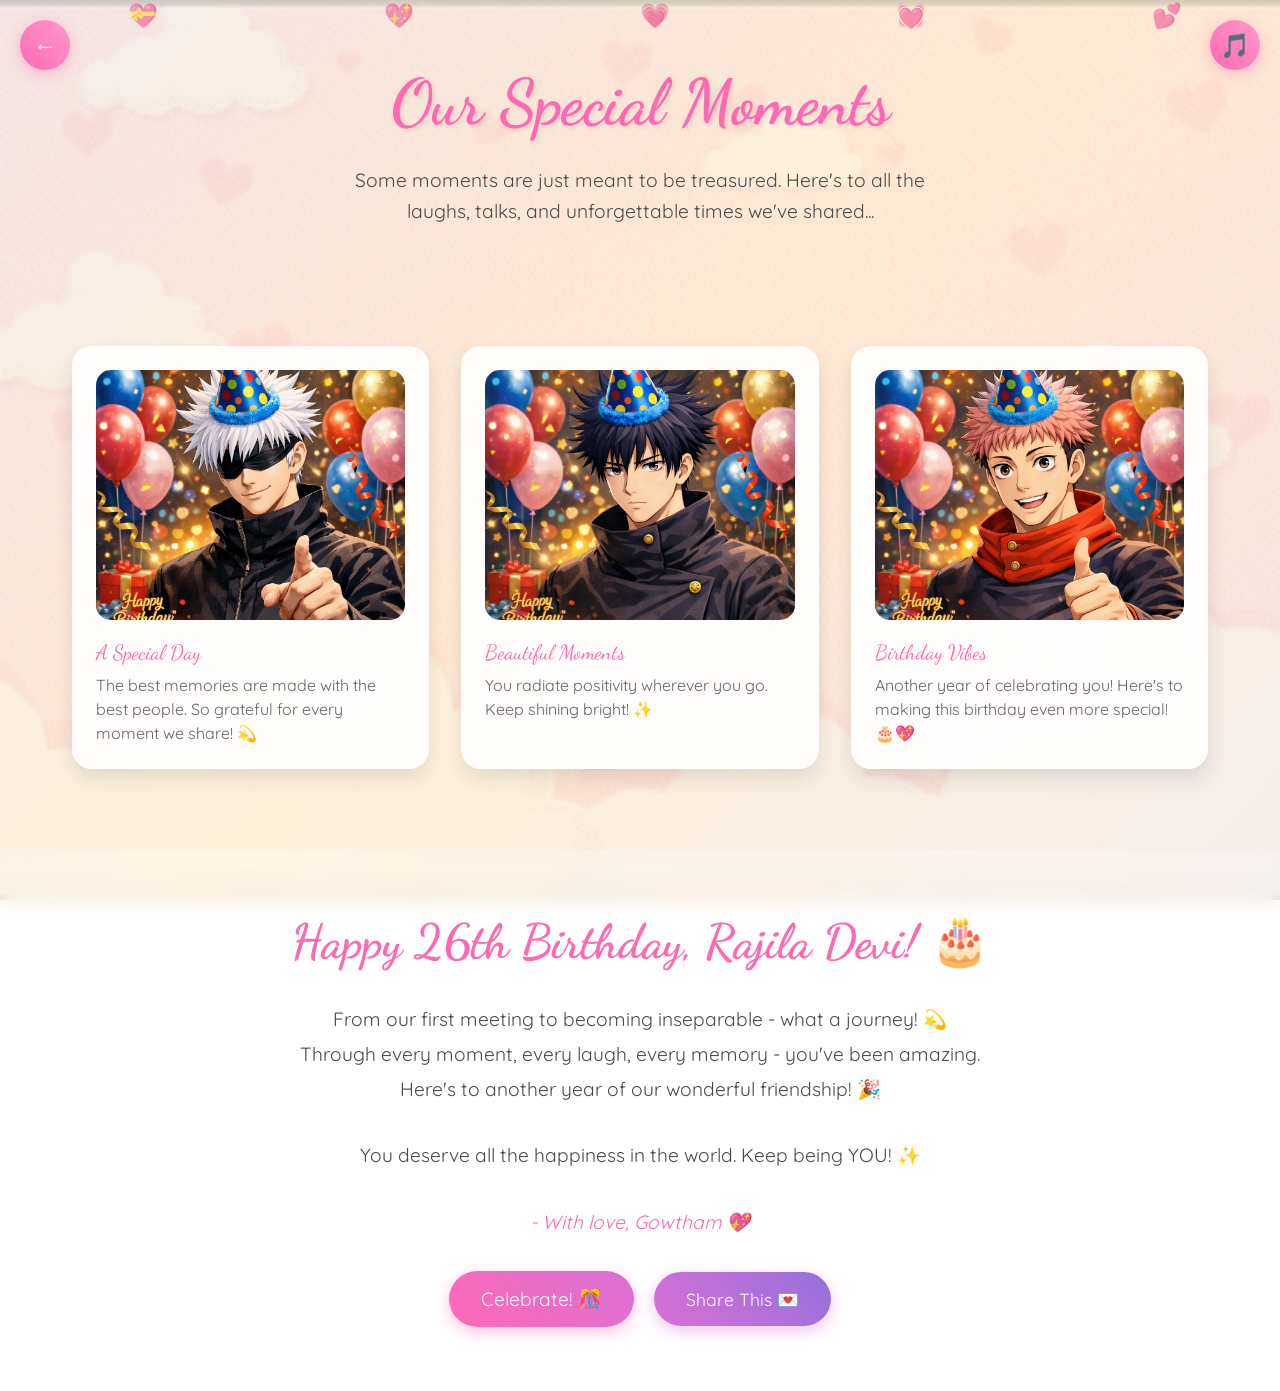
==== memories.html @ 6e568d44 "Initial commit" ====
<!DOCTYPE html>
<html lang="en">
<head>
    <meta charset="UTF-8">
    <meta name="viewport" content="width=device-width, initial-scale=1.0">
    <!-- CUSTOMIZE: Change the title -->
    <title>Our Memories ✨</title>
    <!-- CUSTOMIZE: Change favicon -->
    <link rel="icon" type="image/png" href="favicon.png">
    <style>
        @import url('https://fonts.googleapis.com/css2?family=Dancing+Script:wght@700&family=Quicksand:wght@300;400;500;600&display=swap');

        * {
            margin: 0;
            padding: 0;
            box-sizing: border-box;
        }

        body {
            min-height: 100vh;
            background: linear-gradient(135deg,
                    rgba(255, 209, 220, 0.85) 0%,
                    rgba(230, 230, 250, 0.85) 25%,
                    rgba(255, 239, 213, 0.85) 50%,
                    rgba(230, 230, 250, 0.85) 75%,
                    rgba(255, 209, 220, 0.85) 100%),
                    url('background-movable.gif');
            background-size: 400% 400%, cover;
            background-position: center, center;
            background-attachment: fixed;
            animation: gradientFlow 15s ease infinite;
            font-family: 'Quicksand', sans-serif;
            overflow-x: hidden;
            color: #4a4a4a;
        }

        @keyframes gradientFlow {
            0% { background-position: 0% 50%; }
            50% { background-position: 100% 50%; }
            100% { background-position: 0% 50%; }
        }

        /* Floating Hearts */
        .floating-hearts {
            position: fixed;
            width: 100%;
            height: 100%;
            pointer-events: none;
            z-index: 2;
        }

        .heart {
            position: absolute;
            font-size: 1.5rem;
            color: rgba(255, 105, 180, 0.6);
            animation: floatHeart var(--float-duration, 6s) ease-in-out infinite;
            animation-delay: var(--delay, 0s);
        }

        @keyframes floatHeart {
            0% { transform: translate(0, 100vh) rotate(0deg); }
            100% { transform: translate(var(--translate-x, 0), -100vh) rotate(360deg); }
        }

        /* Welcome Section */
        .welcome {
            text-align: center;
            padding: 4rem 2rem;
            position: relative;
            z-index: 3;
        }

        .welcome h1 {
            font-family: 'Dancing Script', cursive;
            font-size: 4rem;
            /* CUSTOMIZE: Change primary color */
            color: #ff69b4;
            text-shadow: 2px 2px 4px rgba(0, 0, 0, 0.1);
            animation: fadeInScale 2s ease;
        }

        .welcome p {
            font-size: 1.2rem;
            max-width: 600px;
            margin: 1.5rem auto;
            line-height: 1.6;
            animation: fadeIn 2s ease 0.5s both;
        }

        /* Memory Cards */
        .memory-container {
            max-width: 1200px;
            margin: 0 auto;
            padding: 2rem;
            display: grid;
            grid-template-columns: repeat(auto-fit, minmax(300px, 1fr));
            gap: 2rem;
            z-index: 3;
            position: relative;
        }

        .memory-card {
            background: rgba(255, 255, 255, 0.9);
            border-radius: 20px;
            padding: 1.5rem;
            box-shadow: 0 10px 20px rgba(0, 0, 0, 0.1);
            transition: all 0.5s cubic-bezier(0.4, 0, 0.2, 1);
            position: relative;
            overflow: hidden;
        }

        .memory-card:hover {
            transform: translateY(-10px) scale(1.02);
            box-shadow: 0 15px 30px rgba(0, 0, 0, 0.15);
        }

        .memory-card::before {
            content: '';
            position: absolute;
            top: 0;
            left: 0;
            width: 100%;
            height: 100%;
            background: linear-gradient(45deg, transparent, rgba(255, 255, 255, 0.4), transparent);
            transform: translateX(-100%);
            transition: 0.5s;
        }

        .memory-card:hover::before {
            transform: translateX(100%);
        }

        .memory-img {
            width: 100%;
            height: 250px;
            object-fit: cover;
            border-radius: 15px;
            margin-bottom: 1rem;
            transition: transform 0.5s ease;
        }

        .memory-card:hover .memory-img {
            transform: scale(1.05);
        }

        .memory-date {
            font-family: 'Dancing Script', cursive;
            /* CUSTOMIZE: Change date color */
            color: #ff69b4;
            font-size: 1.3rem;
            margin-bottom: 0.5rem;
        }

        .memory-caption {
            font-size: 1rem;
            line-height: 1.5;
            color: #666;
        }

        /* Final Message Section */
        .final-message {
            text-align: center;
            padding: 4rem 2rem;
            background: rgba(255, 255, 255, 0.3);
            backdrop-filter: blur(10px);
            margin-top: 3rem;
            position: relative;
            z-index: 3;
        }

        .final-message h2 {
            font-family: 'Dancing Script', cursive;
            font-size: 3rem;
            /* CUSTOMIZE: Change color */
            color: #ff69b4;
            margin-bottom: 2rem;
            animation: heartbeat 2s infinite;
        }

        @keyframes heartbeat {
            0%, 100% { transform: scale(1); }
            50% { transform: scale(1.1); }
        }

        .final-message p {
            font-size: 1.2rem;
            max-width: 800px;
            margin: 0 auto 2rem;
            line-height: 1.8;
        }

        .goodbye-btn {
            display: inline-block;
            padding: 1rem 2rem;
            font-size: 1.2rem;
            /* CUSTOMIZE: Change button gradient */
            background: linear-gradient(45deg, #ff69b4, #da70d6);
            color: white;
            border: none;
            border-radius: 50px;
            cursor: pointer;
            text-decoration: none;
            transition: all 0.3s ease;
            box-shadow: 0 5px 15px rgba(255, 105, 180, 0.4);
            animation: float 3s infinite ease-in-out;
        }

        .goodbye-btn:hover {
            transform: translateY(-5px);
            box-shadow: 0 8px 20px rgba(255, 105, 180, 0.6);
        }

        .signature {
            font-style: italic;
            font-size: 1.3rem;
            /* CUSTOMIZE: Change signature color */
            color: #ff69b4;
            margin-top: 1rem;
        }

        @keyframes float {
            0%, 100% { transform: translateY(0); }
            50% { transform: translateY(-10px); }
        }

        @keyframes fadeInScale {
            0% { opacity: 0; transform: scale(0.8); }
            100% { opacity: 1; transform: scale(1); }
        }

        @keyframes fadeIn {
            0% { opacity: 0; }
            100% { opacity: 1; }
        }

        /* Custom Scrollbar */
        ::-webkit-scrollbar {
            width: 12px;
        }

        ::-webkit-scrollbar-track {
            background: rgba(255, 255, 255, 0.4);
        }

        ::-webkit-scrollbar-thumb {
            /* CUSTOMIZE: Change scrollbar gradient */
            background: linear-gradient(45deg, #ff69b4, #da70d6);
            border-radius: 6px;
        }

        /* Responsive Design */
        @media (max-width: 768px) {
            .welcome h1 { font-size: 3rem; }
            .memory-container { grid-template-columns: 1fr; }
            .final-message h2 { font-size: 2.5rem; }
        }

        /* Music Toggle Button */
        .music-toggle {
            position: fixed;
            top: 20px;
            right: 20px;
            width: 50px;
            height: 50px;
            /* CUSTOMIZE: Change music button gradient */
            background: linear-gradient(45deg, #ff69b4, #ff99cc);
            border-radius: 50%;
            display: flex;
            align-items: center;
            justify-content: center;
            cursor: pointer;
            z-index: 1000;
            box-shadow: 0 4px 15px rgba(255, 105, 180, 0.4);
            transition: transform 0.3s, box-shadow 0.3s;
        }

        .music-toggle:hover {
            transform: scale(1.1);
            box-shadow: 0 6px 20px rgba(255, 105, 180, 0.6);
        }

        .music-toggle.playing {
            animation: musicPulse 1s ease-in-out infinite;
        }

        .music-icon {
            font-size: 1.5rem;
        }

        @keyframes musicPulse {
            0%, 100% { transform: scale(1); }
            50% { transform: scale(1.1); }
        }

        /* Back Button */
        .back-btn {
            position: fixed;
            top: 20px;
            left: 20px;
            width: 50px;
            height: 50px;
            /* CUSTOMIZE: Change back button gradient */
            background: linear-gradient(45deg, #ff69b4, #ff99cc);
            border-radius: 50%;
            display: flex;
            align-items: center;
            justify-content: center;
            cursor: pointer;
            z-index: 1000;
            box-shadow: 0 4px 15px rgba(255, 105, 180, 0.4);
            transition: transform 0.3s, box-shadow 0.3s;
            text-decoration: none;
            color: white;
            font-size: 1.5rem;
            font-weight: bold;
        }

        .back-btn:hover {
            transform: scale(1.1);
            box-shadow: 0 6px 20px rgba(255, 105, 180, 0.6);
        }

        /* Share Button */
        .share-btn {
            display: inline-block;
            padding: 1rem 2rem;
            font-size: 1.1rem;
            /* CUSTOMIZE: Change share button gradient */
            background: linear-gradient(45deg, #da70d6, #9370db);
            color: white;
            border: none;
            border-radius: 50px;
            cursor: pointer;
            margin-left: 1rem;
            transition: all 0.3s ease;
            box-shadow: 0 5px 15px rgba(218, 112, 214, 0.4);
            font-family: 'Quicksand', sans-serif;
        }

        .share-btn:hover {
            transform: translateY(-5px);
            box-shadow: 0 8px 20px rgba(218, 112, 214, 0.6);
        }
    </style>
</head>

<body>
    <audio id="bgMusic" loop>
        <source src="hbd.mp3" type="audio/mpeg">
    </audio>
    <div class="music-toggle" id="musicToggle" title="Toggle Music">
        <span class="music-icon">🎵</span>
    </div>
    <a href="timeline.html" class="back-btn" title="Go Back">←</a>

    <div class="floating-hearts">
        <div class="heart" style="--float-duration: 6s; --delay: 0s; --translate-x: 20px; left: 10%;">💝</div>
        <div class="heart" style="--float-duration: 8s; --delay: 1s; --translate-x: -30px; left: 30%;">💖</div>
        <div class="heart" style="--float-duration: 7s; --delay: 2s; --translate-x: 40px; left: 50%;">💗</div>
        <div class="heart" style="--float-duration: 9s; --delay: 3s; --translate-x: -20px; left: 70%;">💓</div>
        <div class="heart" style="--float-duration: 5s; --delay: 4s; --translate-x: 30px; left: 90%;">💕</div>
    </div>

    <section class="welcome">
        <!-- CUSTOMIZE: Change the title -->
        <h1>Our Special Moments</h1>
        <!-- CUSTOMIZE: Change the description -->
        <p>Some moments are just meant to be treasured. Here's to all the laughs, talks, and unforgettable times we've shared...</p>
    </section>

    <div class="memory-container">
        <!-- CUSTOMIZE: Add your photos and captions -->
        <!-- Copy and paste memory-card blocks for more memories -->

        <div class="memory-card">
            <img src="./photos/photo-1.jpg" alt="Memory 1" class="memory-img">
            <!-- CUSTOMIZE: Change date/title -->
            <div class="memory-date">A Special Day</div>
            <!-- CUSTOMIZE: Change caption -->
            <div class="memory-caption">The best memories are made with the best people. So grateful for every moment we share! 💫</div>
        </div>

        <div class="memory-card">
            <img src="./photos/photo-2.jpg" alt="Memory 2" class="memory-img">
            <div class="memory-date">Beautiful Moments</div>
            <div class="memory-caption">You radiate positivity wherever you go. Keep shining bright! ✨</div>
        </div>

        <div class="memory-card">
            <img src="./photos/photo-3.jpg" alt="Memory 3" class="memory-img">
            <div class="memory-date">Birthday Vibes</div>
            <div class="memory-caption">Another year of celebrating you! Here's to making this birthday even more special! 🎂💖</div>
        </div>
    </div>

    <section class="final-message">
        <!-- CUSTOMIZE: Change name and age -->
        <h2>Happy 26th Birthday, Rajila Devi! 🎂</h2>
        <!-- CUSTOMIZE: Change the message -->
        <p>From our first meeting to becoming inseparable - what a journey! 💫<br>
            Through every moment, every laugh, every memory - you've been amazing.<br>
            Here's to another year of our wonderful friendship! 🎉</p>
        <p>You deserve all the happiness in the world. Keep being YOU! ✨</p>
        <!-- CUSTOMIZE: Change your name -->
        <p class="signature">- With love, Gowtham 💖</p>
        <a href="#" class="goodbye-btn" onclick="celebrate()">Celebrate! 🎊</a>
        <button class="share-btn" onclick="shareWebsite()">Share This 💌</button>
    </section>

    <!-- Confetti Canvas -->
    <canvas id="confetti-canvas" style="position: fixed; top: 0; left: 0; width: 100%; height: 100%; pointer-events: none; z-index: 9999;"></canvas>

    <script>
        // Music control
        const bgMusic = document.getElementById('bgMusic');
        const musicToggle = document.getElementById('musicToggle');
        const musicIcon = musicToggle.querySelector('.music-icon');

        function toggleMusic() {
            if (bgMusic.paused) {
                bgMusic.play();
                musicToggle.classList.add('playing');
                musicIcon.textContent = '🎵';
                localStorage.setItem('musicPlaying', 'true');
            } else {
                bgMusic.pause();
                musicToggle.classList.remove('playing');
                musicIcon.textContent = '🔇';
                localStorage.setItem('musicPlaying', 'false');
            }
        }

        musicToggle.addEventListener('click', toggleMusic);

        if (localStorage.getItem('musicPlaying') === 'true') {
            bgMusic.play().then(() => {
                musicToggle.classList.add('playing');
                musicIcon.textContent = '🎵';
            }).catch(() => {
                musicIcon.textContent = '🔇';
            });
        }

        // Confetti Animation
        const canvas = document.getElementById('confetti-canvas');
        const ctx = canvas.getContext('2d');
        let confettiPieces = [];
        let animationId;

        function resizeCanvas() {
            canvas.width = window.innerWidth;
            canvas.height = window.innerHeight;
        }
        resizeCanvas();
        window.addEventListener('resize', resizeCanvas);

        class Confetti {
            constructor() {
                this.x = Math.random() * canvas.width;
                this.y = Math.random() * canvas.height - canvas.height;
                this.size = Math.random() * 10 + 5;
                this.speedY = Math.random() * 3 + 2;
                this.speedX = Math.random() * 2 - 1;
                this.color = ['#ff69b4', '#ffd700', '#87ceeb', '#98fb98', '#dda0dd', '#f0e68c', '#ff6347'][Math.floor(Math.random() * 7)];
                this.rotation = Math.random() * 360;
                this.rotationSpeed = Math.random() * 10 - 5;
            }

            update() {
                this.y += this.speedY;
                this.x += this.speedX;
                this.rotation += this.rotationSpeed;
            }

            draw() {
                ctx.save();
                ctx.translate(this.x, this.y);
                ctx.rotate(this.rotation * Math.PI / 180);
                ctx.fillStyle = this.color;
                ctx.fillRect(-this.size / 2, -this.size / 2, this.size, this.size / 2);
                ctx.restore();
            }
        }

        function createConfetti() {
            for (let i = 0; i < 150; i++) {
                confettiPieces.push(new Confetti());
            }
        }

        function animateConfetti() {
            ctx.clearRect(0, 0, canvas.width, canvas.height);

            confettiPieces.forEach((piece, index) => {
                piece.update();
                piece.draw();

                if (piece.y > canvas.height) {
                    confettiPieces.splice(index, 1);
                }
            });

            if (confettiPieces.length > 0) {
                animationId = requestAnimationFrame(animateConfetti);
            }
        }

        function celebrate() {
            event.preventDefault();
            createConfetti();
            animateConfetti();

            setTimeout(() => { createConfetti(); }, 500);
            setTimeout(() => { createConfetti(); }, 1000);
        }

        // Share function - CUSTOMIZE: Update the share message
        function shareWebsite() {
            const shareData = {
                title: 'Happy Birthday!',
                text: 'Check out this special birthday wish! 💖',
                url: window.location.href
            };

            if (navigator.share) {
                navigator.share(shareData)
                    .catch((err) => console.log('Share cancelled'));
            } else {
                navigator.clipboard.writeText(window.location.href).then(() => {
                    alert('Link copied to clipboard! 💖');
                }).catch(() => {
                    alert('Share this link: ' + window.location.href);
                });
            }
        }
    </script>
</body>
</html>
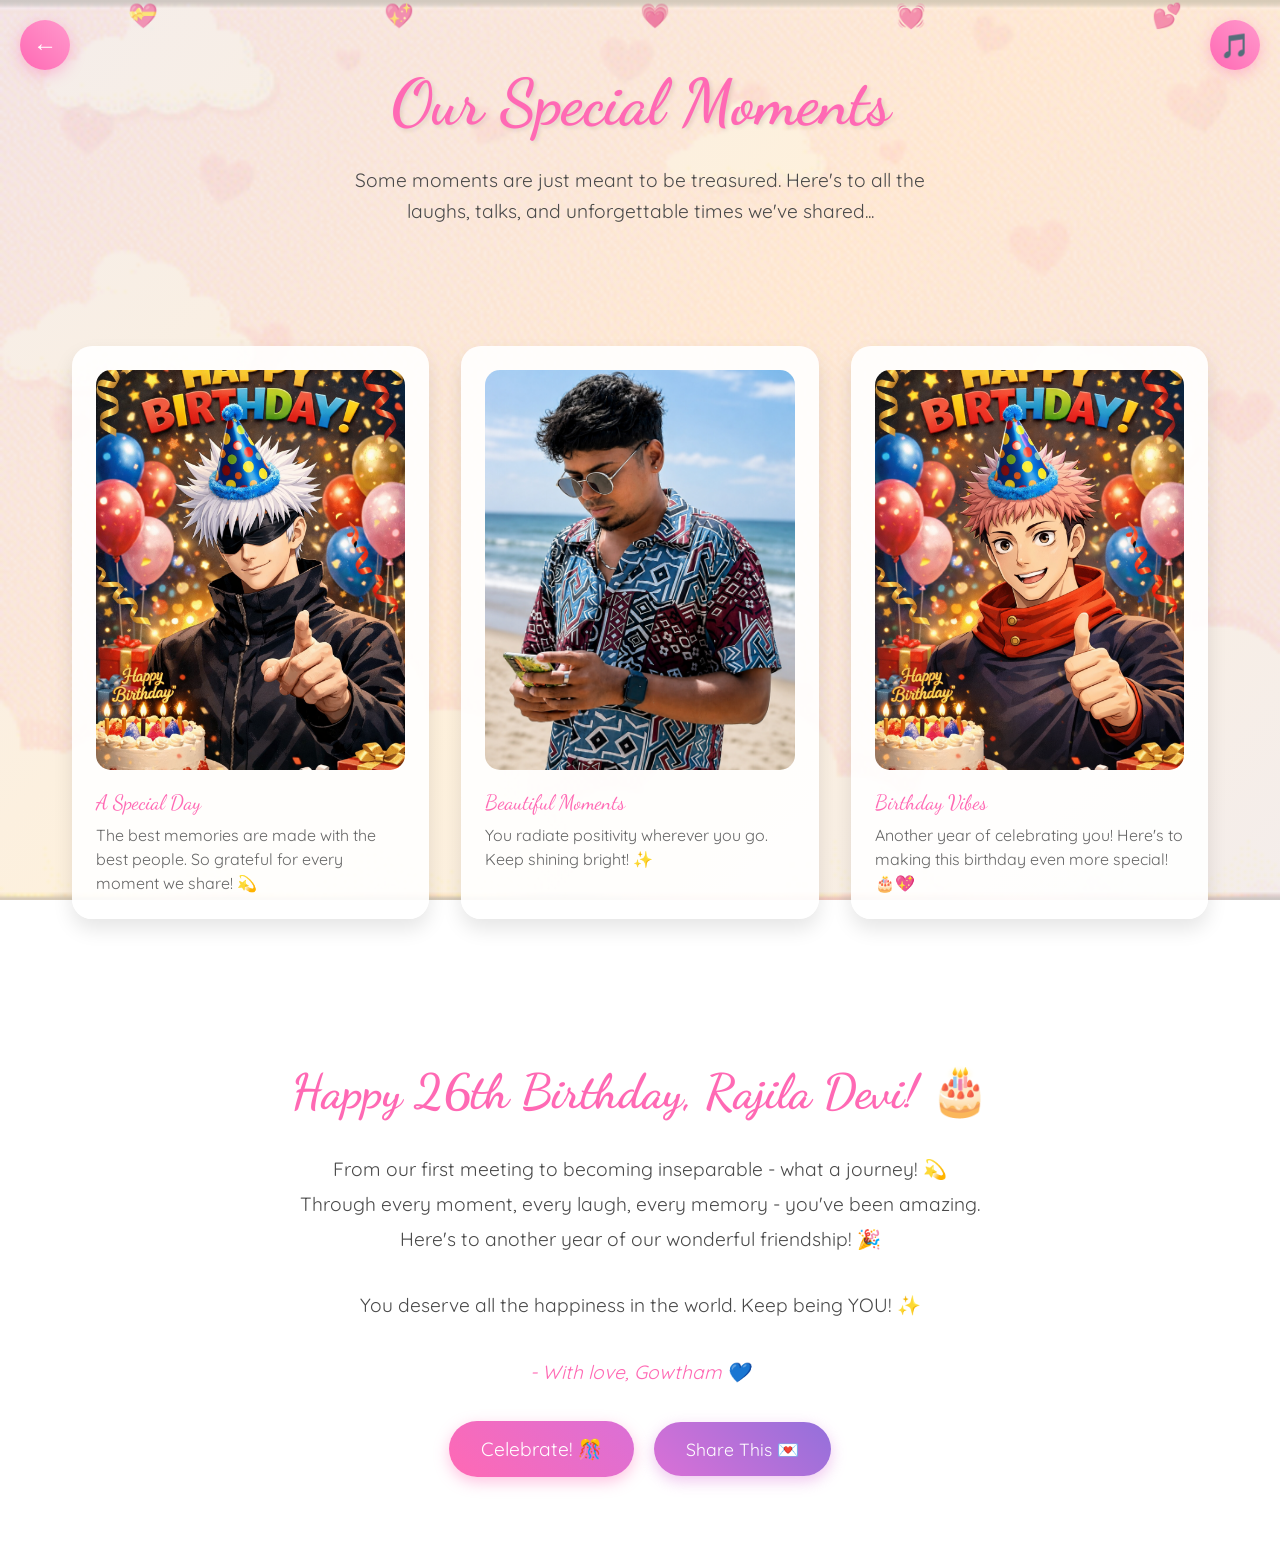
==== commit 1404bd40: "Added Extra Things" ====
--- a/memories.html
+++ b/memories.html
@@ -1,3 +1,4 @@
+
 <!DOCTYPE html>
 <html lang="en">
 <head>
@@ -132,7 +133,7 @@
 
         .memory-img {
             width: 100%;
-            height: 250px;
+            height: 400px;
             object-fit: cover;
             border-radius: 15px;
             margin-bottom: 1rem;
@@ -345,9 +346,13 @@
 </head>
 
 <body>
-    <audio id="bgMusic" loop>
+    <!-- <audio id="bgMusic" preload="auto">
         <source src="hbd.mp3" type="audio/mpeg">
-    </audio>
+    </audio> -->
+
+    <audio id="birthdayMusicPlayer" preload="auto">
+    <source src="hbd.mp3" type="audio/mpeg">
+</audio>
     <div class="music-toggle" id="musicToggle" title="Toggle Music">
         <span class="music-icon">🎵</span>
     </div>
@@ -402,7 +407,7 @@
             Here's to another year of our wonderful friendship! 🎉</p>
         <p>You deserve all the happiness in the world. Keep being YOU! ✨</p>
         <!-- CUSTOMIZE: Change your name -->
-        <p class="signature">- With love, Gowtham 💖</p>
+        <p class="signature">- With love, Gowtham 💙</p>
         <a href="#" class="goodbye-btn" onclick="celebrate()">Celebrate! 🎊</a>
         <button class="share-btn" onclick="shareWebsite()">Share This 💌</button>
     </section>
@@ -515,24 +520,48 @@
         }
 
         // Share function - CUSTOMIZE: Update the share message
+        // function shareWebsite() {
+        //     const shareData = {
+        //         title: 'Happy Birthday!',
+        //         text: 'Check out this special birthday wish! 💖',
+        //         url: window.location.href
+        //     };
+
+        //     if (navigator.share) {
+        //         navigator.share(shareData)
+        //             .catch((err) => console.log('Share cancelled'));
+        //     } else {
+        //         navigator.clipboard.writeText(window.location.href).then(() => {
+        //             alert('Link copied to clipboard! 💖');
+        //         }).catch(() => {
+        //             alert('Share this link: ' + window.location.href);
+        //         });
+        //     }
+        // }
         function shareWebsite() {
-            const shareData = {
-                title: 'Happy Birthday!',
-                text: 'Check out this special birthday wish! 💖',
-                url: window.location.href
-            };
-
-            if (navigator.share) {
-                navigator.share(shareData)
-                    .catch((err) => console.log('Share cancelled'));
-            } else {
-                navigator.clipboard.writeText(window.location.href).then(() => {
-                    alert('Link copied to clipboard! 💖');
-                }).catch(() => {
-                    alert('Share this link: ' + window.location.href);
-                });
-            }
-        }
+    const indexUrl = window.location.origin + window.location.pathname.replace(/[^/]*$/, '') + 'index.html';
+
+    const shareData = {
+        title: 'Happy Birthday! 💖',
+        text: 'Check out this special birthday wish! 💕',
+        url: indexUrl
+    };
+
+    if (navigator.share) {
+        navigator.share(shareData)
+            .catch(() => console.log('Share cancelled'));
+    } else {
+        navigator.clipboard.writeText(indexUrl)
+            .then(() => {
+                alert('Birthday link copied to clipboard! 💖');
+            })
+            .catch(() => {
+                alert('Share this link: ' + indexUrl);
+            });
+    }
+}
+
     </script>
+    <script src="music.js"></script>
 </body>
-</html>
+</html>
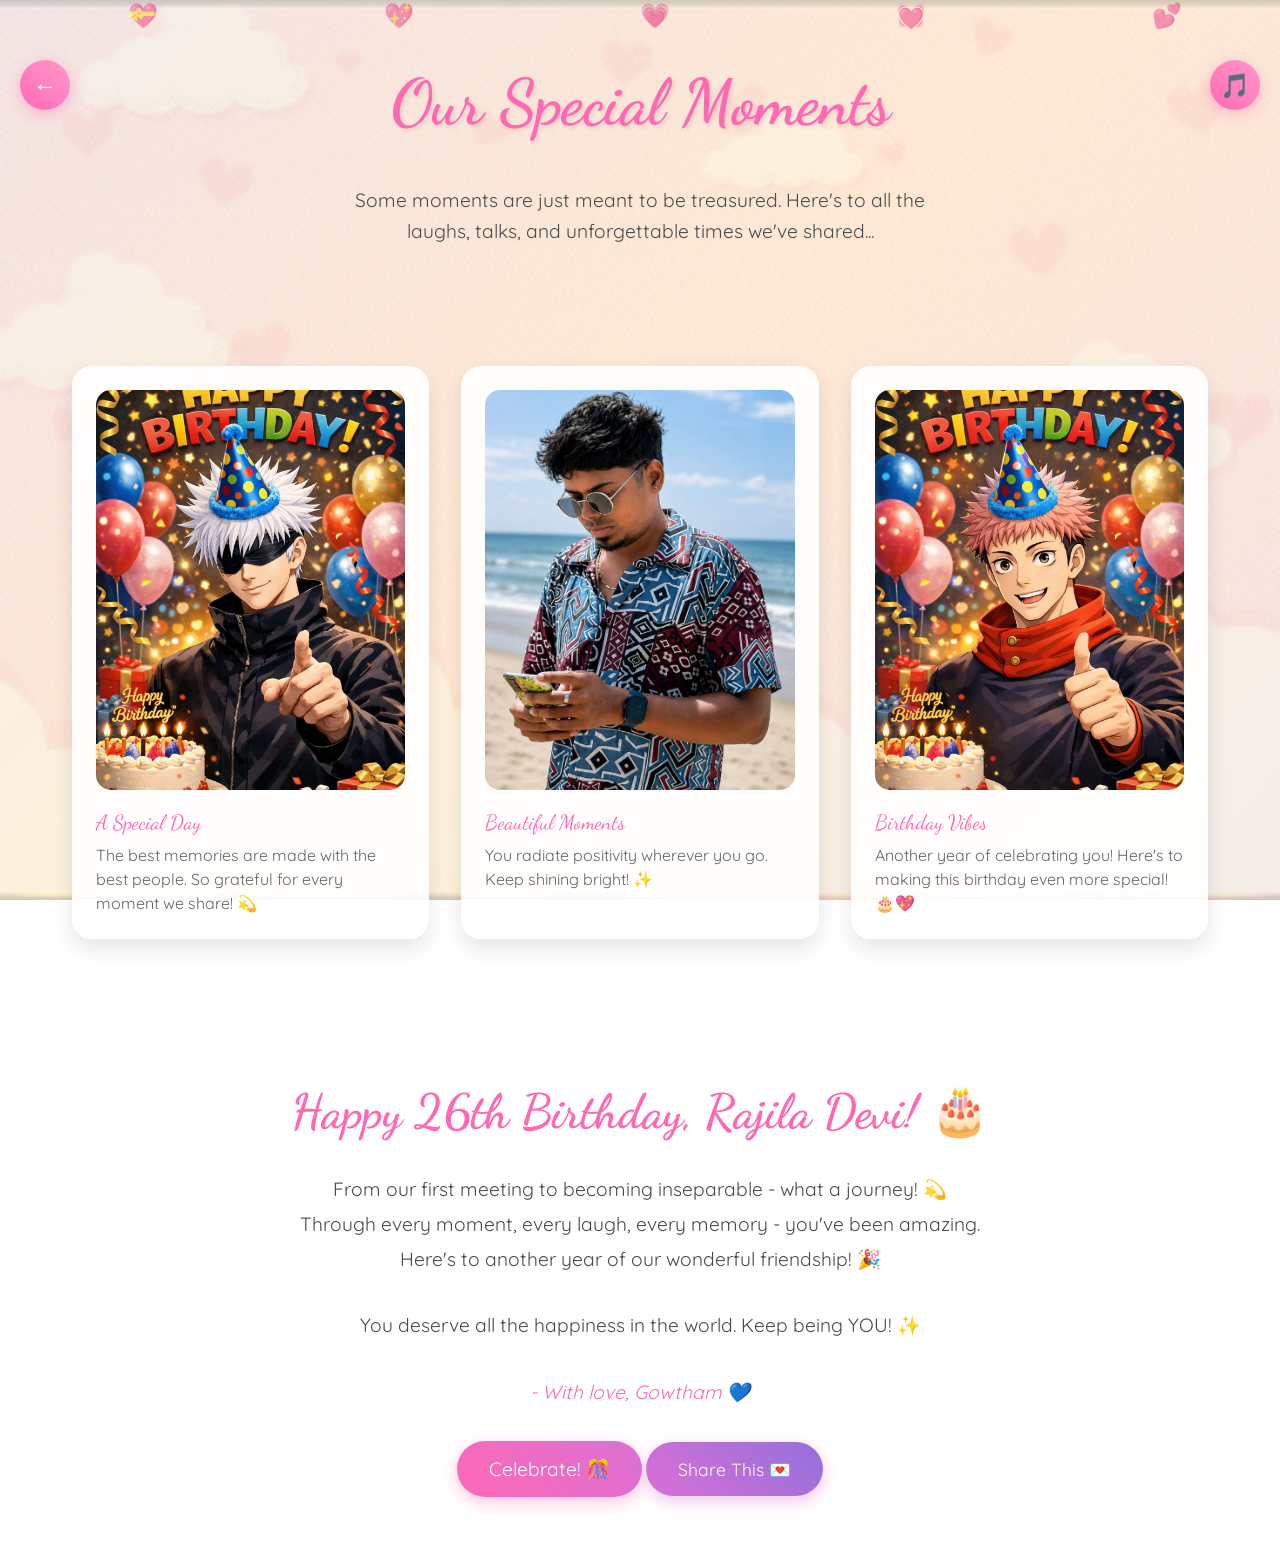
==== commit 6a895550: "media query changed" ====
--- a/memories.html
+++ b/memories.html
@@ -251,15 +251,15 @@
 
         /* Responsive Design */
         @media (max-width: 768px) {
-            .welcome h1 { font-size: 3rem; }
-            .memory-container { grid-template-columns: 1fr; }
+            .welcome h1 { font-size: 3rem; margin-top: -54px;}
+            .memory-container { grid-template-columns: 1fr; margin-top: -75px; }
             .final-message h2 { font-size: 2.5rem; }
         }
 
         /* Music Toggle Button */
         .music-toggle {
             position: fixed;
-            top: 20px;
+            top: 60px;
             right: 20px;
             width: 50px;
             height: 50px;
@@ -296,7 +296,7 @@
         /* Back Button */
         .back-btn {
             position: fixed;
-            top: 20px;
+    top: 60px;
             left: 20px;
             width: 50px;
             height: 50px;
@@ -332,7 +332,7 @@
             border: none;
             border-radius: 50px;
             cursor: pointer;
-            margin-left: 1rem;
+            /* margin-left: 1rem; */
             transition: all 0.3s ease;
             box-shadow: 0 5px 15px rgba(218, 112, 214, 0.4);
             font-family: 'Quicksand', sans-serif;
@@ -370,6 +370,7 @@
         <!-- CUSTOMIZE: Change the title -->
         <h1>Our Special Moments</h1>
         <!-- CUSTOMIZE: Change the description -->
+         <br>
         <p>Some moments are just meant to be treasured. Here's to all the laughs, talks, and unforgettable times we've shared...</p>
     </section>
 
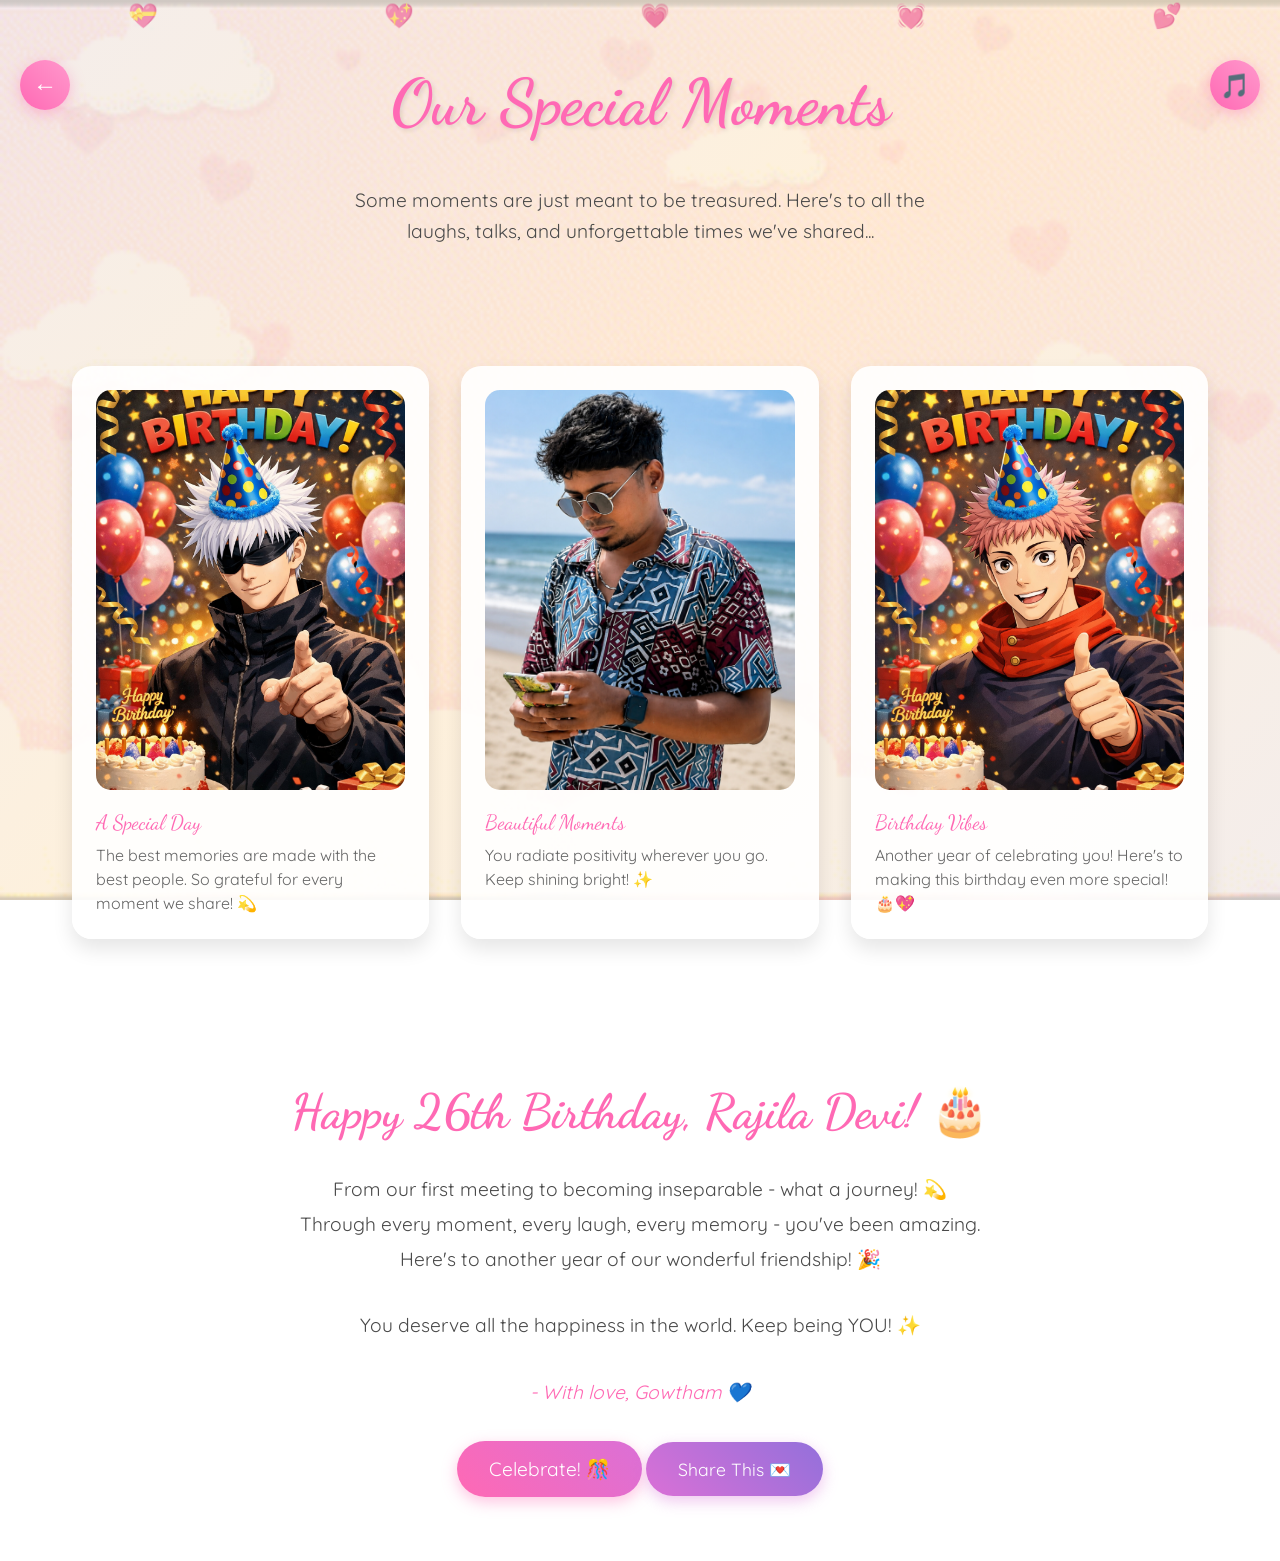
==== commit 06c97e99: "celebrate speed set" ====
--- a/memories.html
+++ b/memories.html
@@ -450,7 +450,7 @@
         // Confetti Animation
         const canvas = document.getElementById('confetti-canvas');
         const ctx = canvas.getContext('2d');
-        let confettiPieces = [];
+        // var confettiPieces = [];
         let animationId;
 
         function resizeCanvas() {
@@ -488,11 +488,11 @@
             }
         }
 
-        function createConfetti() {
-            for (let i = 0; i < 150; i++) {
-                confettiPieces.push(new Confetti());
-            }
-        }
+        // function createConfetti() {
+        //     for (let i = 0; i < 150; i++) {
+        //         confettiPieces.push(new Confetti());
+        //     }
+        // }
 
         function animateConfetti() {
             ctx.clearRect(0, 0, canvas.width, canvas.height);
@@ -511,14 +511,61 @@
             }
         }
 
-        function celebrate() {
-            event.preventDefault();
-            createConfetti();
-            animateConfetti();
-
-            setTimeout(() => { createConfetti(); }, 500);
-            setTimeout(() => { createConfetti(); }, 1000);
-        }
+        // function celebrate() {
+        //     event.preventDefault();
+        //     createConfetti();
+        //     animateConfetti();
+
+        //     setTimeout(() => { createConfetti(); }, 500);
+        //     setTimeout(() => { createConfetti(); }, 1000);
+        // }
+
+
+       let confettiPieces = [];
+
+function createConfetti() {
+    for (let i = 0; i < 150; i++) {
+        confettiPieces.push(new Confetti());
+    }
+}
+
+function animateConfetti() {
+    ctx.clearRect(0, 0, canvas.width, canvas.height);
+
+    confettiPieces.forEach((piece, index) => {
+
+        piece.update();
+        piece.draw();
+
+        if (piece.y > canvas.height) {
+            confettiPieces.splice(index, 1);
+        }
+
+    });
+
+    if (confettiPieces.length > 0) {
+        animationId = requestAnimationFrame(animateConfetti);
+    } else {
+        animationId = null;
+    }
+}
+
+function celebrate() {
+
+    event.preventDefault();
+
+    for (let i = 0; i < 150; i++) {
+        const piece = new Confetti();
+
+        piece.y = -Math.random() * canvas.height;
+
+        confettiPieces.push(piece);
+    }
+
+    if (!animationId) {
+        animateConfetti();
+    }
+}
 
         // Share function - CUSTOMIZE: Update the share message
         // function shareWebsite() {
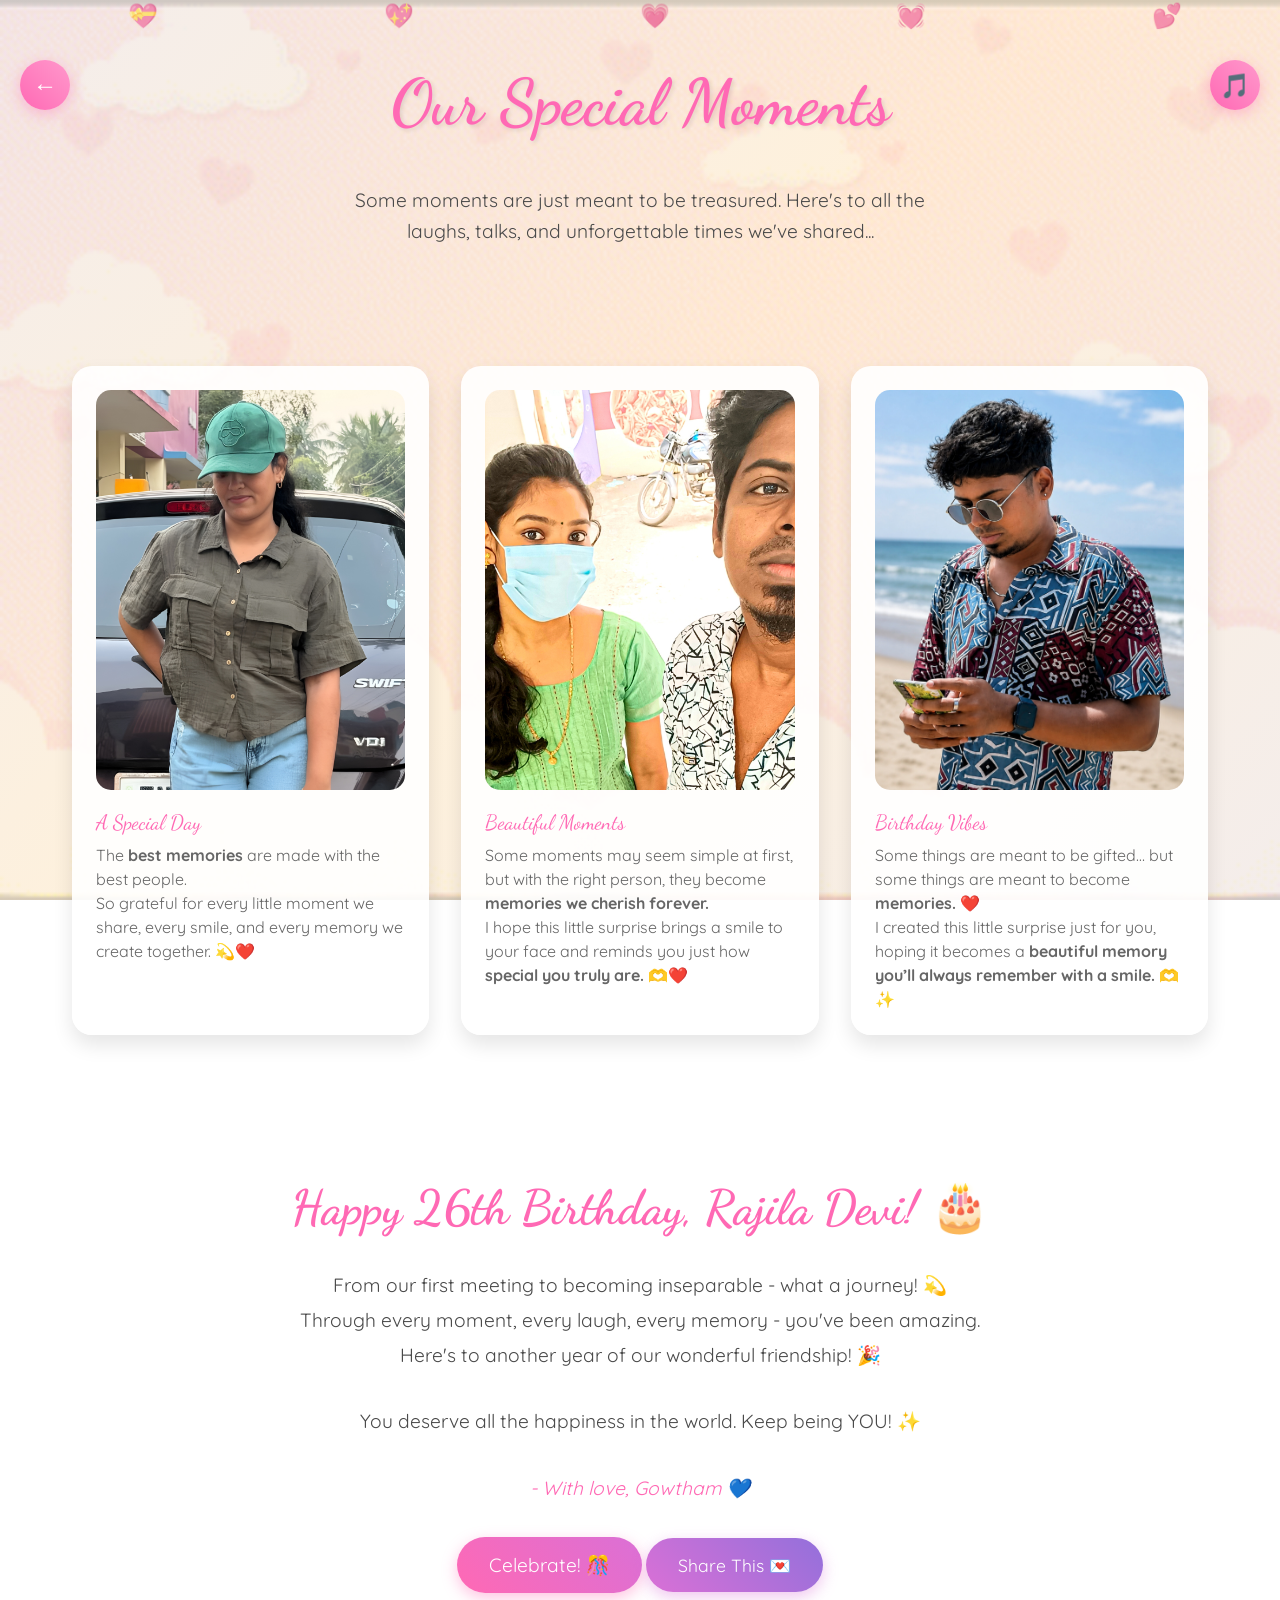
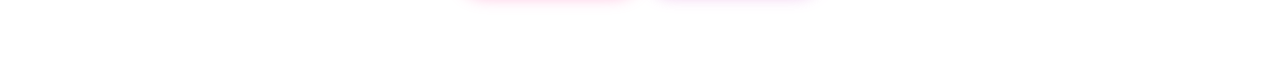
==== commit 99fcd72a: "all issue fixed" ====
--- a/memories.html
+++ b/memories.html
@@ -379,23 +379,60 @@
         <!-- Copy and paste memory-card blocks for more memories -->
 
         <div class="memory-card">
-            <img src="./photos/photo-1.jpg" alt="Memory 1" class="memory-img">
+            <!-- <img src="./photos/photo-1.jpg" alt="Memory 1" class="memory-img"> -->
+             <img src="./photos/photo-1.jpg"
+     alt="Memory 2"
+     class="memory-img"
+     style="object-fit: cover; object-position: center 28%;">
+
             <!-- CUSTOMIZE: Change date/title -->
             <div class="memory-date">A Special Day</div>
             <!-- CUSTOMIZE: Change caption -->
-            <div class="memory-caption">The best memories are made with the best people. So grateful for every moment we share! 💫</div>
+            <!-- <div class="memory-caption">The best memories are made with the best people. So grateful for every moment we share! 💫</div> -->
+       <div class="memory-caption">
+  The <strong>best memories</strong> are made with the best people.
+  <br>
+  So grateful for every little moment we share, every smile, and every memory we create together. 💫❤️
+</div>
         </div>
 
+
         <div class="memory-card">
-            <img src="./photos/photo-2.jpg" alt="Memory 2" class="memory-img">
+            <!-- <img src="./photos/photo-2.jpg" alt="Memory 2" class="memory-img"> -->
+             <img src="./photos/photo-2.jpg"
+     alt="Memory 2"
+     class="memory-img"
+     style="object-fit: cover; object-position: center 5%;">
+
             <div class="memory-date">Beautiful Moments</div>
-            <div class="memory-caption">You radiate positivity wherever you go. Keep shining bright! ✨</div>
+            <!-- <div class="memory-caption">You radiate positivity wherever you go. Keep shining bright! ✨</div> -->
+             <div class="memory-caption">
+  Some moments may seem simple at first, but with the right person, they become
+  <strong>memories we cherish forever.</strong>
+  <br>
+  I hope this little surprise brings a smile to your face and reminds you just how
+  <strong>special you truly are.</strong> 🫶❤️
+</div>
+
         </div>
 
         <div class="memory-card">
-            <img src="./photos/photo-3.jpg" alt="Memory 3" class="memory-img">
+
+                   <img src="./photos/photo-3.jpg"
+     alt="Memory 2"
+     class="memory-img"
+     style="object-fit: cover; object-position: center 8%;">
+            <!-- <img src="./photos/photo-3.jpg" alt="Memory 3" class="memory-img"> -->
             <div class="memory-date">Birthday Vibes</div>
-            <div class="memory-caption">Another year of celebrating you! Here's to making this birthday even more special! 🎂💖</div>
+            <!-- <div class="memory-caption">Another year of celebrating you! Here's to making this birthday even more special! 🎂💖</div> -->
+             <div class="memory-caption">
+  Some things are meant to be gifted… but some things are meant to become
+  <strong>memories. ❤️</strong>
+  <br>
+  I created this little surprise just for you, hoping it becomes a
+  <strong>beautiful memory you’ll always remember with a smile.</strong> 🫶✨
+</div>
+
         </div>
     </div>
 
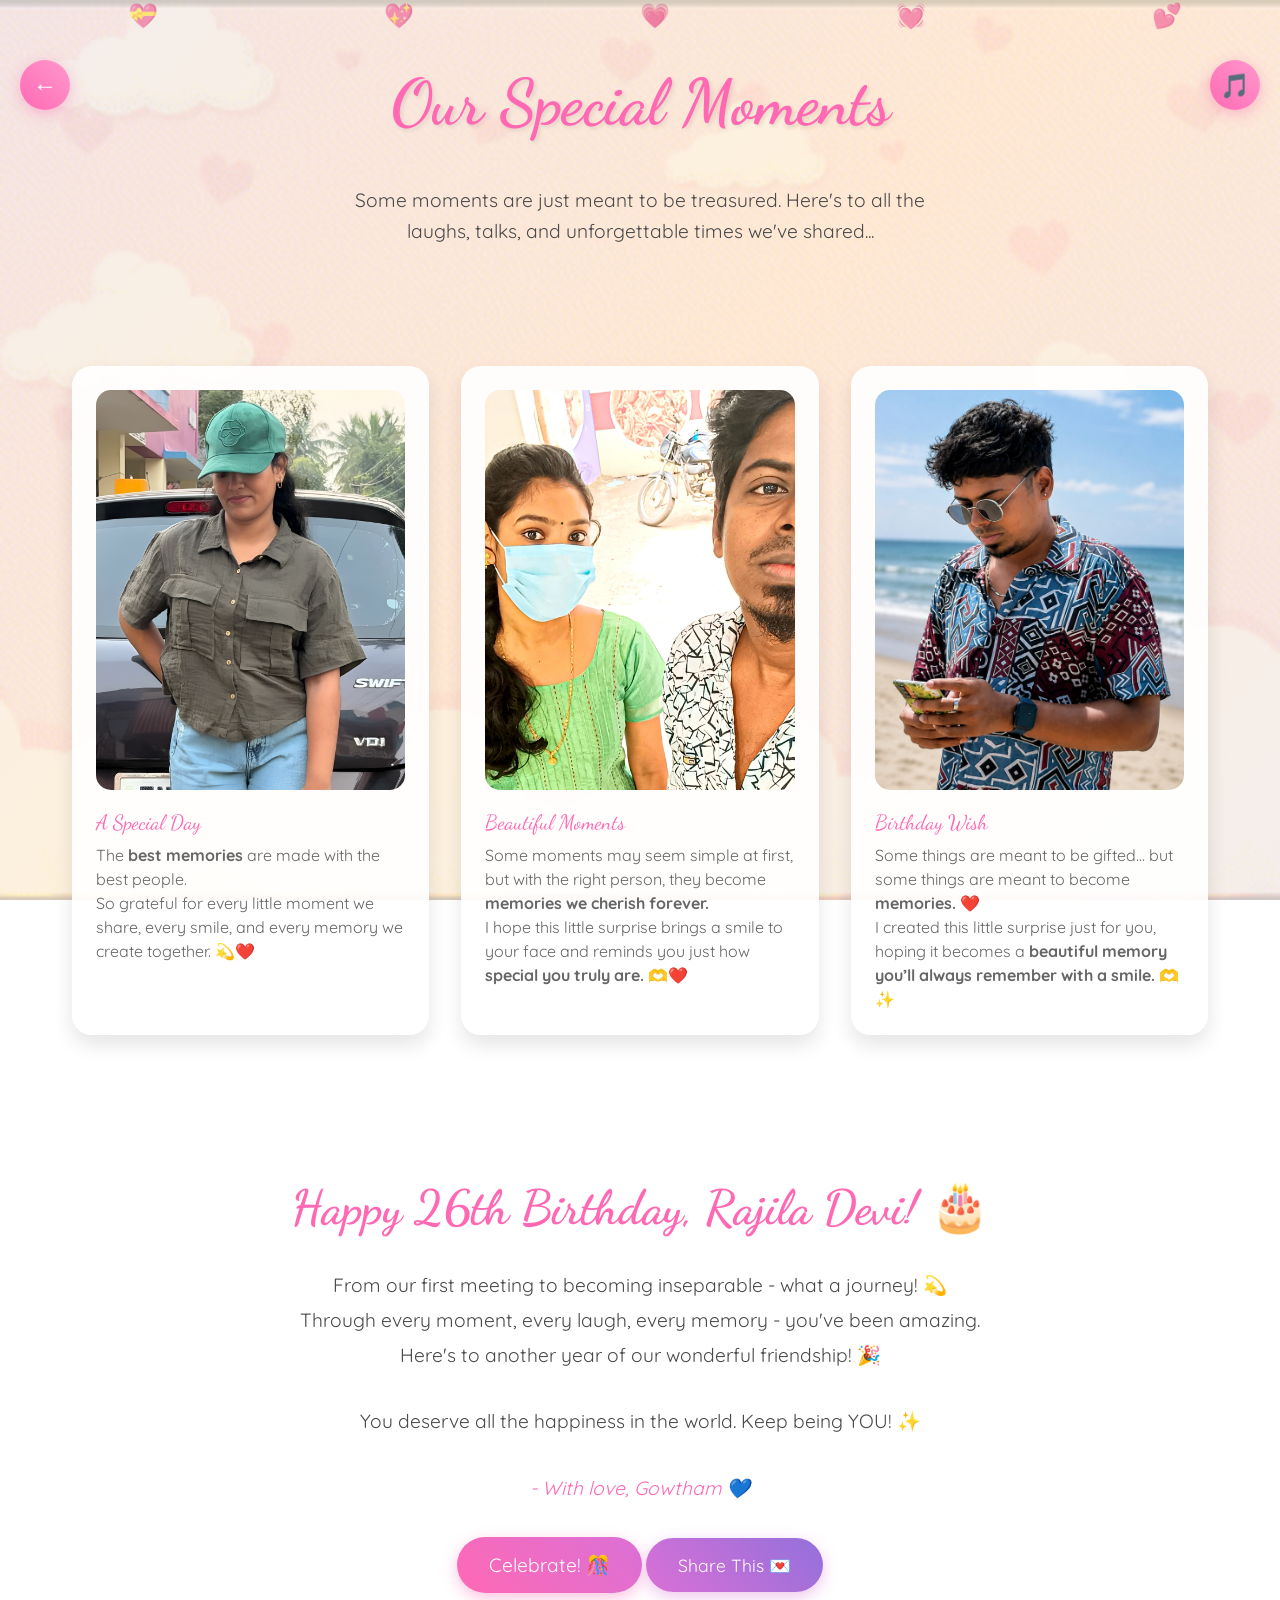
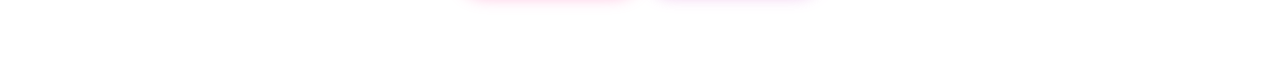
==== commit e3721de2: "Fix WhatsApp preview image" ====
--- a/memories.html
+++ b/memories.html
@@ -423,7 +423,7 @@
      class="memory-img"
      style="object-fit: cover; object-position: center 8%;">
             <!-- <img src="./photos/photo-3.jpg" alt="Memory 3" class="memory-img"> -->
-            <div class="memory-date">Birthday Vibes</div>
+            <div class="memory-date">Birthday Wish</div>
             <!-- <div class="memory-caption">Another year of celebrating you! Here's to making this birthday even more special! 🎂💖</div> -->
              <div class="memory-caption">
   Some things are meant to be gifted… but some things are meant to become
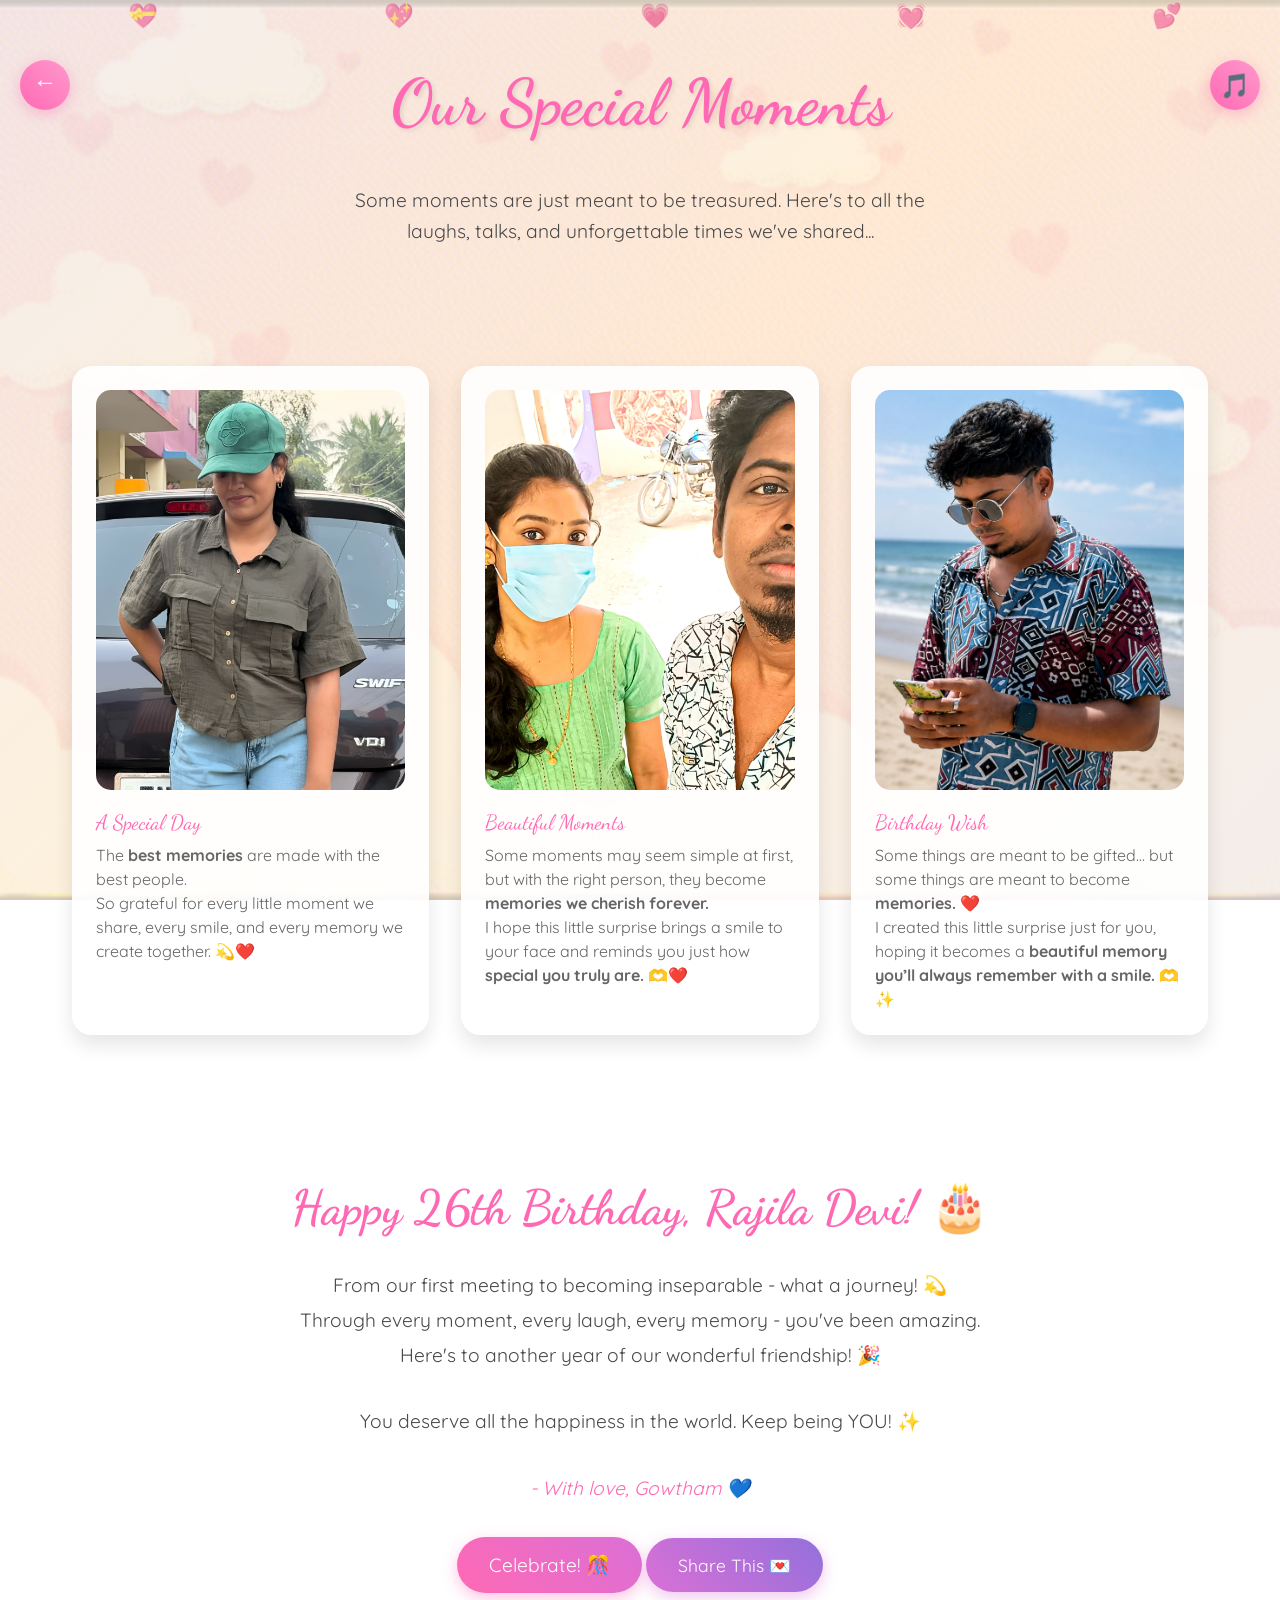
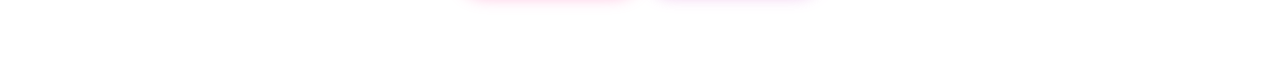
==== commit 62c5060b: "All Issue Fixed" ====
--- a/memories.html
+++ b/memories.html
@@ -314,6 +314,8 @@
             color: white;
             font-size: 1.5rem;
             font-weight: bold;
+        padding-bottom: 8px;
+
         }
 
         .back-btn:hover {
